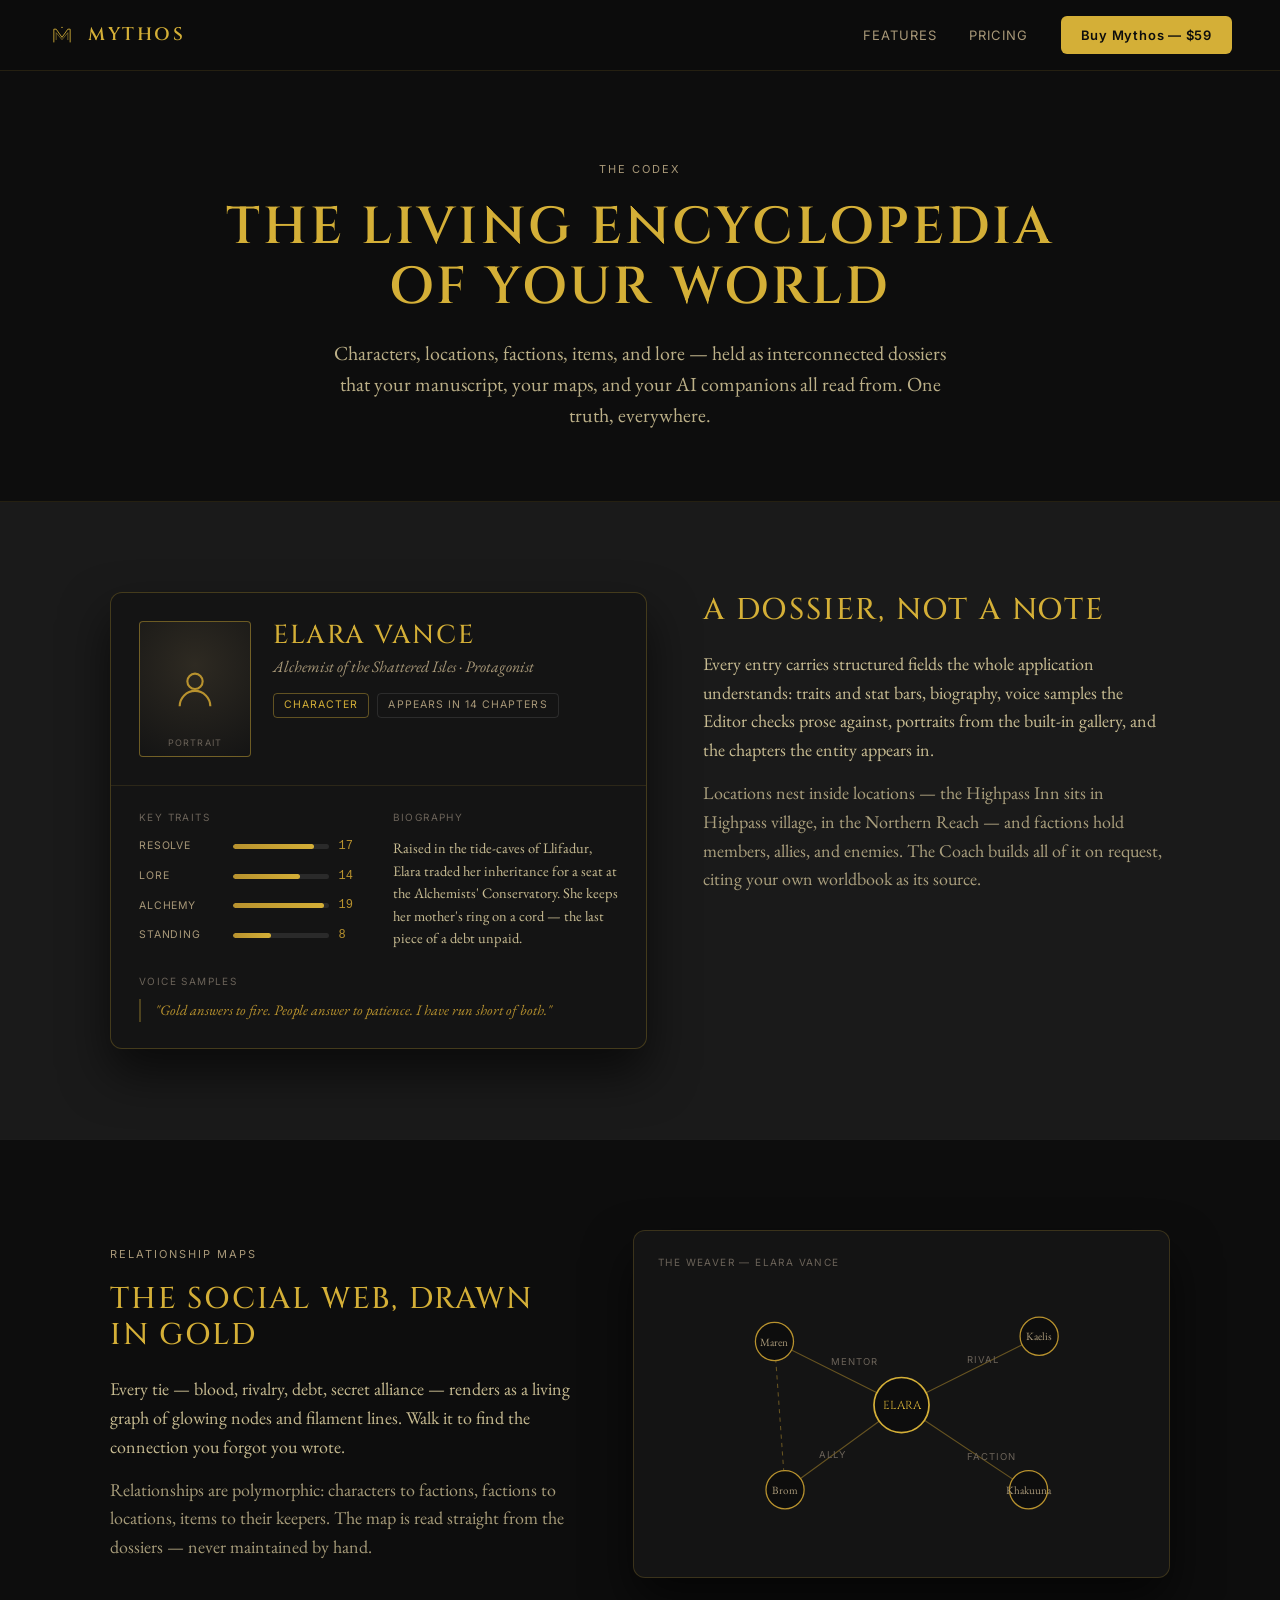
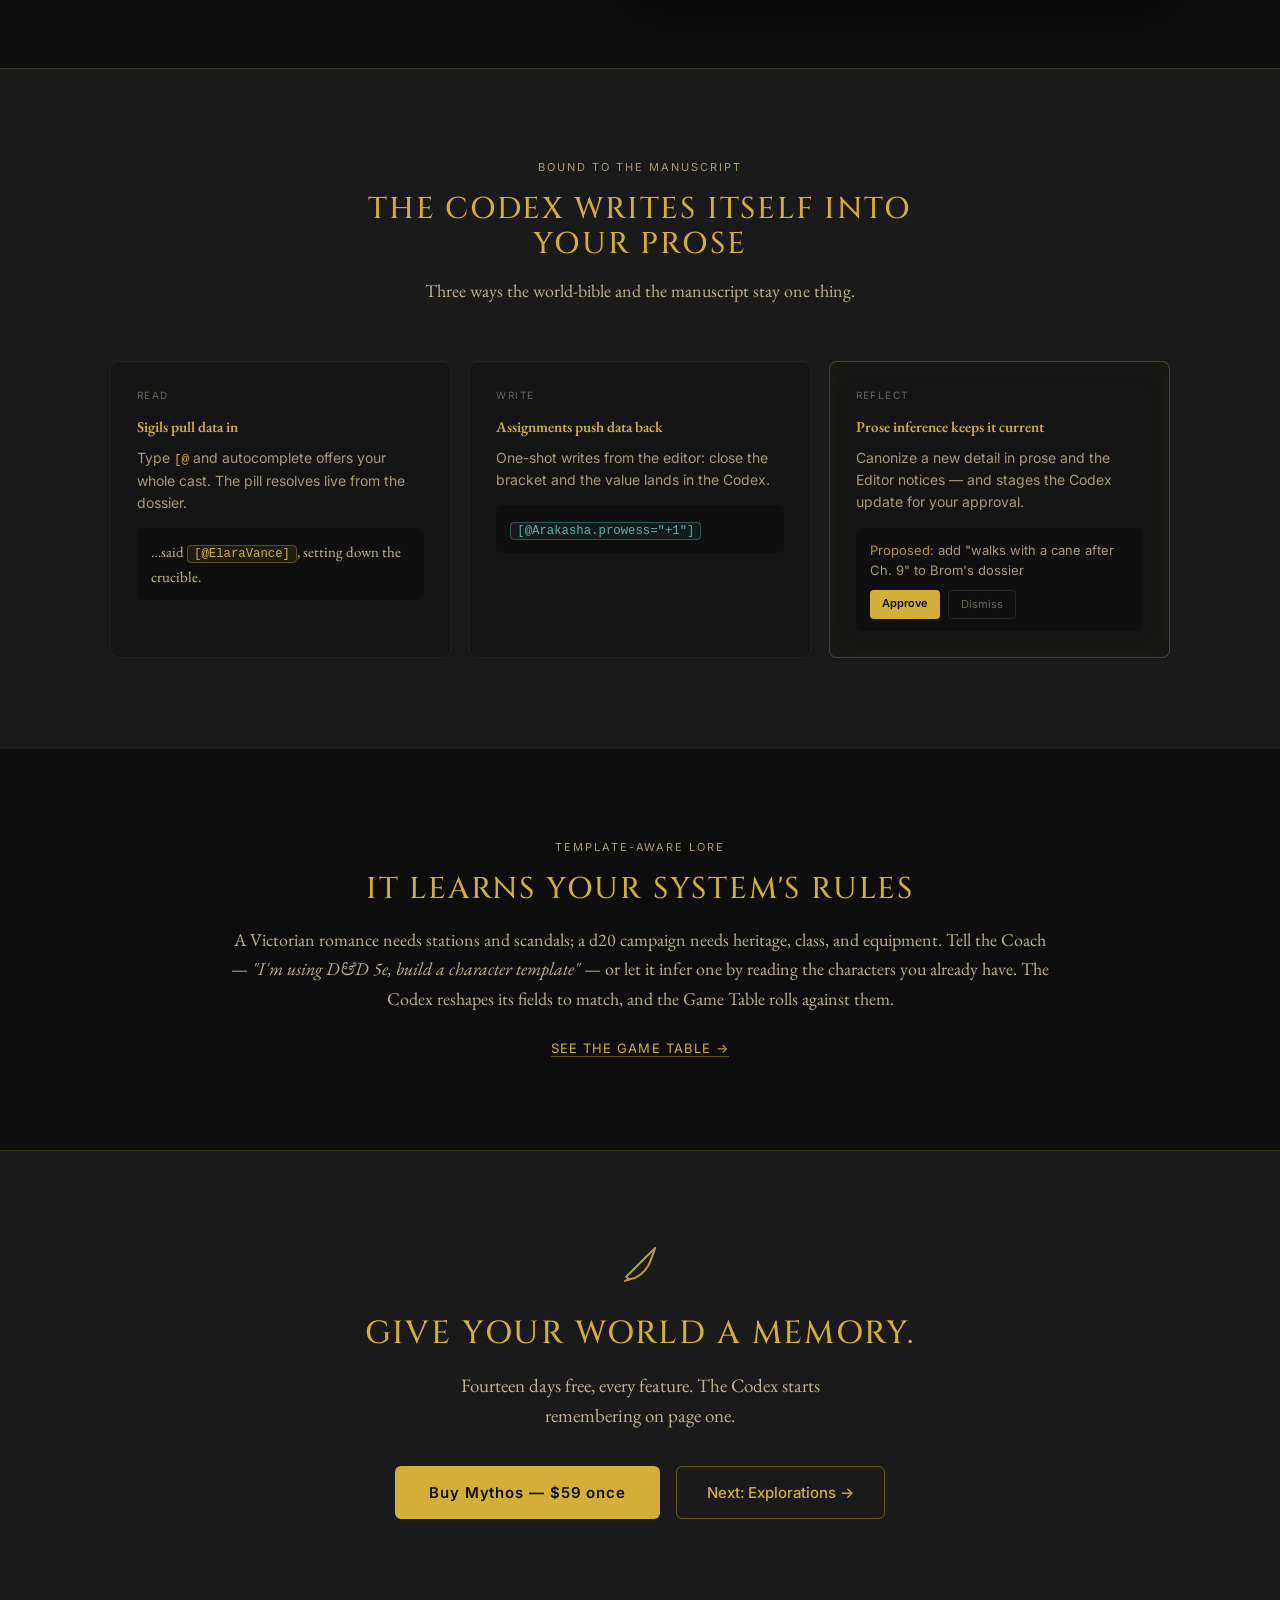
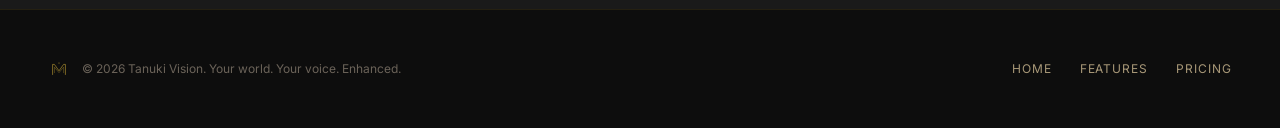
==== codex.html @ 87245be6 "site(pages): add Codex, Explorations, and beta-status Pricing - codex.html + explorations.html: comp" ====
<!DOCTYPE html>
<html lang="en">
<head>
<meta charset="utf-8">
<meta name="viewport" content="width=device-width, initial-scale=1">
<title>Mythos — The Codex, a living encyclopedia of your world</title>
<meta name="description" content="How the Codex works in Mythos: structured dossiers for characters, locations, factions and lore; relationship maps drawn from the data; sigils that bind prose to the world-bible; and template-aware fields that fit your genre.">
<link rel="icon" type="image/svg+xml" href="assets/logo-m.svg">
<link rel="stylesheet" href="assets/colors_and_type.css">
<style>
  html{scroll-behavior:smooth}
  body{margin:0;background:#0D0D0D;overflow-x:hidden}
  ::selection{background:rgba(212,175,55,.25)}
  @keyframes nodePulse{0%,100%{filter:drop-shadow(0 0 6px rgba(212,175,55,.35))}50%{filter:drop-shadow(0 0 14px rgba(212,175,55,.7))}}
  .nav-link{font-size:13px;letter-spacing:.08em;text-transform:uppercase;color:#A89878;border-bottom:none;transition:color 200ms}
  .nav-link:hover{color:#D4AF37}
  .nav-link.active{color:#D4AF37}
  .buy-btn{font-family:var(--font-sans);font-size:13px;font-weight:600;letter-spacing:.06em;color:#0D0D0D;background:#D4AF37;padding:9px 20px;border-radius:6px;border-bottom:none;transition:background 200ms}
  .buy-btn:hover{background:#E8C547}
  .js-purchase{cursor:pointer}
  #purchase-modal{position:fixed;inset:0;z-index:100;display:none;align-items:center;justify-content:center;background:rgba(13,13,13,.75);backdrop-filter:blur(6px);padding:24px;animation:pmFade 200ms ease-out}
  #purchase-modal.open{display:flex}
  #purchase-modal .box{max-width:420px;width:100%;background:#141414;border:1px solid rgba(212,175,55,.4);border-radius:12px;box-shadow:0 24px 48px rgba(0,0,0,.7),inset 0 0 24px rgba(212,175,55,.06);padding:32px 32px 26px;text-align:center;position:relative;animation:pmRise 260ms cubic-bezier(.4,0,.2,1)}
  #purchase-modal .sigil{display:inline-block;width:34px;height:34px;background:#D4AF37;-webkit-mask:url('assets/sigils/quill.svg') center/contain no-repeat;mask:url('assets/sigils/quill.svg') center/contain no-repeat;margin-bottom:14px}
  #purchase-modal h3{font-family:var(--font-display);font-size:16px;font-weight:600;letter-spacing:.12em;text-transform:uppercase;color:#D4AF37;margin:0 0 12px}
  #purchase-modal p{font-family:var(--font-serif);font-size:16.5px;line-height:1.55;color:rgba(232,217,168,.9);margin:0 0 22px;text-wrap:pretty}
  #purchase-modal button{font-family:var(--font-sans);font-size:13px;font-weight:600;letter-spacing:.06em;color:#0D0D0D;background:#D4AF37;border:none;border-radius:6px;padding:10px 22px;cursor:pointer;transition:background 200ms}
  #purchase-modal button:hover{background:#E8C547}
  #purchase-modal .close{position:absolute;top:10px;right:12px;background:none;color:#6B6359;border:none;font-size:22px;padding:4px 10px;cursor:pointer;transition:color 200ms;border-radius:4px}
  #purchase-modal .close:hover{color:#D4AF37;background:transparent}
  @keyframes pmFade{from{opacity:0}to{opacity:1}}
  @keyframes pmRise{from{opacity:0;transform:translateY(12px)}to{opacity:1;transform:translateY(0)}}
</style>
</head>
<body>
<div style="min-height:100vh;background:#0D0D0D;color:#E8D9A8;font-family:var(--font-sans)">

<nav style="position:sticky;top:0;z-index:50;display:flex;align-items:center;justify-content:space-between;padding:16px 48px;background:rgba(13,13,13,.85);backdrop-filter:blur(12px);border-bottom:1px solid rgba(212,175,55,.12)">
  <a href="landing.html" style="display:flex;align-items:center;gap:12px;border-bottom:none">
    <span role="img" aria-label="Mythos" style="display:inline-block;width:28px;height:28px;background:#D4AF37;-webkit-mask:url('assets/logo-m.svg') center/contain no-repeat;mask:url('assets/logo-m.svg') center/contain no-repeat"></span>
    <span style="font-family:var(--font-display);font-size:18px;letter-spacing:.14em;color:#D4AF37;font-weight:600">MYTHOS</span>
  </a>
  <div style="display:flex;align-items:center;gap:32px">
    <a href="features.html" class="nav-link">Features</a>
    <a href="pricing.html" class="nav-link">Pricing</a>
    <a href="#" class="buy-btn js-purchase">Buy Mythos — $59</a>
  </div>
</nav>

<header style="padding:90px 48px 70px;text-align:center;border-bottom:1px solid rgba(212,175,55,.12)">
  <p style="font-size:11px;letter-spacing:.18em;text-transform:uppercase;color:#A89878;margin:0 0 20px">The Codex</p>
  <h1 style="font-family:var(--font-display);font-size:52px;font-weight:600;letter-spacing:.06em;text-transform:uppercase;color:#D4AF37;margin:0 0 20px;line-height:1.15">The living encyclopedia<br>of your world</h1>
  <p style="font-family:var(--font-serif);font-size:20px;color:rgba(232,217,168,.8);max-width:620px;margin:0 auto;text-wrap:pretty">Characters, locations, factions, items, and lore — held as interconnected dossiers that your manuscript, your maps, and your AI companions all read from. One truth, everywhere.</p>
</header>

<!-- DOSSIER -->
<section style="padding:90px 48px;background:#1A1A1A">
  <div style="max-width:1060px;margin:0 auto;display:grid;grid-template-columns:1.15fr 1fr;gap:56px;align-items:start">
    <div style="background:#141414;border:1px solid rgba(212,175,55,.25);border-radius:12px;box-shadow:0 24px 48px rgba(0,0,0,.6);overflow:hidden">
      <div style="display:flex;gap:22px;padding:28px;border-bottom:1px solid rgba(212,175,55,.12)">
        <div style="width:110px;height:134px;border:1px solid rgba(212,175,55,.45);border-radius:4px;background:radial-gradient(circle at 50% 32%,#2E2A22,#141414);display:flex;align-items:center;justify-content:center;flex:none;position:relative">
          <svg width="46" height="46" viewBox="0 0 24 24" fill="none" stroke="#B8922E" stroke-width="1.1"><circle cx="12" cy="8" r="4"></circle><path d="M4 21c0-4.4 3.6-8 8-8s8 3.6 8 8"></path></svg>
          <span style="position:absolute;bottom:6px;font-size:9px;letter-spacing:.12em;color:#6B6359">PORTRAIT</span>
        </div>
        <div style="flex:1">
          <h2 style="font-family:var(--font-display);font-size:26px;font-weight:500;letter-spacing:.06em;color:#D4AF37;margin:0 0 4px">ELARA VANCE</h2>
          <p style="font-family:var(--font-serif);font-style:italic;font-size:16px;color:#A89878;margin:0 0 14px">Alchemist of the Shattered Isles · Protagonist</p>
          <div style="display:flex;gap:8px;flex-wrap:wrap">
            <span style="font-size:10.5px;letter-spacing:.1em;text-transform:uppercase;color:#D4AF37;border:1px solid rgba(212,175,55,.4);border-radius:4px;padding:3px 10px">Character</span>
            <span style="font-size:10.5px;letter-spacing:.1em;text-transform:uppercase;color:#A89878;border:1px solid rgba(255,255,255,.1);border-radius:4px;padding:3px 10px">Appears in 14 chapters</span>
          </div>
        </div>
      </div>
      <div style="padding:24px 28px;display:grid;grid-template-columns:1fr 1fr;gap:28px">
        <div>
          <p style="font-size:10px;letter-spacing:.14em;text-transform:uppercase;color:#6B6359;margin:0 0 12px">Key Traits</p>
          <div style="display:flex;flex-direction:column;gap:11px">
            <div style="display:grid;grid-template-columns:84px 1fr 26px;gap:10px;align-items:center">
              <span style="font-size:10.5px;letter-spacing:.08em;text-transform:uppercase;color:#A89878">Resolve</span>
              <div style="height:5px;background:#2A2A2A;border-radius:3px;overflow:hidden"><div style="height:100%;background:linear-gradient(90deg,#B8922E,#D4AF37);border-radius:3px;width:85%"></div></div>
              <span style="font-family:var(--font-mono);font-size:12px;color:#B8922E">17</span>
            </div>
            <div style="display:grid;grid-template-columns:84px 1fr 26px;gap:10px;align-items:center">
              <span style="font-size:10.5px;letter-spacing:.08em;text-transform:uppercase;color:#A89878">Lore</span>
              <div style="height:5px;background:#2A2A2A;border-radius:3px;overflow:hidden"><div style="height:100%;background:linear-gradient(90deg,#B8922E,#D4AF37);border-radius:3px;width:70%"></div></div>
              <span style="font-family:var(--font-mono);font-size:12px;color:#B8922E">14</span>
            </div>
            <div style="display:grid;grid-template-columns:84px 1fr 26px;gap:10px;align-items:center">
              <span style="font-size:10.5px;letter-spacing:.08em;text-transform:uppercase;color:#A89878">Alchemy</span>
              <div style="height:5px;background:#2A2A2A;border-radius:3px;overflow:hidden"><div style="height:100%;background:linear-gradient(90deg,#B8922E,#D4AF37);border-radius:3px;width:95%"></div></div>
              <span style="font-family:var(--font-mono);font-size:12px;color:#B8922E">19</span>
            </div>
            <div style="display:grid;grid-template-columns:84px 1fr 26px;gap:10px;align-items:center">
              <span style="font-size:10.5px;letter-spacing:.08em;text-transform:uppercase;color:#A89878">Standing</span>
              <div style="height:5px;background:#2A2A2A;border-radius:3px;overflow:hidden"><div style="height:100%;background:linear-gradient(90deg,#B8922E,#D4AF37);border-radius:3px;width:40%"></div></div>
              <span style="font-family:var(--font-mono);font-size:12px;color:#B8922E">8</span>
            </div>
          </div>
        </div>
        <div>
          <p style="font-size:10px;letter-spacing:.14em;text-transform:uppercase;color:#6B6359;margin:0 0 12px">Biography</p>
          <p style="font-family:var(--font-serif);font-size:14.5px;line-height:1.55;color:rgba(232,217,168,.85);margin:0">Raised in the tide-caves of Llifadur, Elara traded her inheritance for a seat at the Alchemists' Conservatory. She keeps her mother's ring on a cord — the last piece of a debt unpaid.</p>
        </div>
      </div>
      <div style="padding:0 28px 26px">
        <p style="font-size:10px;letter-spacing:.14em;text-transform:uppercase;color:#6B6359;margin:0 0 10px">Voice Samples</p>
        <p style="font-family:var(--font-serif);font-style:italic;font-size:14.5px;line-height:1.55;color:#B8922E;margin:0;border-left:2px solid rgba(212,175,55,.3);padding-left:14px">"Gold answers to fire. People answer to patience. I have run short of both."</p>
      </div>
    </div>
    <div>
      <h2 style="font-family:var(--font-display);font-size:30px;font-weight:500;letter-spacing:.06em;text-transform:uppercase;color:#D4AF37;line-height:1.2;margin:0 0 22px">A dossier, not a note</h2>
      <p style="font-family:var(--font-serif);font-size:18px;line-height:1.6;color:rgba(232,217,168,.85);margin:0 0 14px;text-wrap:pretty">Every entry carries structured fields the whole application understands: traits and stat bars, biography, voice samples the Editor checks prose against, portraits from the built-in gallery, and the chapters the entity appears in.</p>
      <p style="font-family:var(--font-serif);font-size:18px;line-height:1.6;color:rgba(232,217,168,.7);margin:0;text-wrap:pretty">Locations nest inside locations — the Highpass Inn sits in Highpass village, in the Northern Reach — and factions hold members, allies, and enemies. The Coach builds all of it on request, citing your own worldbook as its source.</p>
    </div>
  </div>
</section>

<!-- RELATIONSHIP MAP -->
<section style="padding:90px 48px;background:#0D0D0D;border-top:1px solid rgba(255,255,255,.06)">
  <div style="max-width:1060px;margin:0 auto;display:grid;grid-template-columns:1fr 1.15fr;gap:56px;align-items:center">
    <div>
      <p style="font-size:11px;letter-spacing:.18em;text-transform:uppercase;color:#A89878;margin:0 0 18px">Relationship Maps</p>
      <h2 style="font-family:var(--font-display);font-size:30px;font-weight:500;letter-spacing:.06em;text-transform:uppercase;color:#D4AF37;line-height:1.2;margin:0 0 22px">The social web, drawn in gold</h2>
      <p style="font-family:var(--font-serif);font-size:18px;line-height:1.6;color:rgba(232,217,168,.85);margin:0 0 14px;text-wrap:pretty">Every tie — blood, rivalry, debt, secret alliance — renders as a living graph of glowing nodes and filament lines. Walk it to find the connection you forgot you wrote.</p>
      <p style="font-family:var(--font-serif);font-size:18px;line-height:1.6;color:rgba(232,217,168,.7);margin:0;text-wrap:pretty">Relationships are polymorphic: characters to factions, factions to locations, items to their keepers. The map is read straight from the dossiers — never maintained by hand.</p>
    </div>
    <div style="background:#141414;border:1px solid rgba(212,175,55,.2);border-radius:12px;box-shadow:0 24px 48px rgba(0,0,0,.6);padding:24px">
      <p style="font-size:10px;letter-spacing:.14em;text-transform:uppercase;color:#6B6359;margin:0 0 8px">The Weaver — Elara Vance</p>
      <svg viewBox="0 0 460 260" style="width:100%;display:block">
        <g stroke="#B8922E" stroke-width="1" opacity=".5">
          <line x1="230" y1="120" x2="110" y2="60"></line>
          <line x1="230" y1="120" x2="360" y2="55"></line>
          <line x1="230" y1="120" x2="120" y2="200"></line>
          <line x1="230" y1="120" x2="350" y2="200"></line>
          <line x1="110" y1="60" x2="120" y2="200" stroke-dasharray="4 4"></line>
        </g>
        <g font-family="Inter,sans-serif" font-size="9" letter-spacing="1" fill="#6B6359">
          <text x="163" y="82">MENTOR</text><text x="292" y="80">RIVAL</text>
          <text x="152" y="170">ALLY</text><text x="292" y="172">FACTION</text>
        </g>
        <circle cx="230" cy="120" r="26" fill="#0D0D0D" stroke="#D4AF37" stroke-width="1.6" style="animation:nodePulse 2.4s ease-in-out infinite"></circle>
        <text x="230" y="124" text-anchor="middle" fill="#D4AF37" font-family="Cinzel,serif" font-size="11">ELARA</text>
        <g fill="#0D0D0D" stroke="#B8922E" stroke-width="1.2">
          <circle cx="110" cy="60" r="18"></circle><circle cx="360" cy="55" r="18"></circle>
          <circle cx="120" cy="200" r="18"></circle><circle cx="350" cy="200" r="18"></circle>
        </g>
        <g text-anchor="middle" fill="#A89878" font-family="EB Garamond,serif" font-size="10.5">
          <text x="110" y="64">Maren</text><text x="360" y="59">Kaelis</text>
          <text x="120" y="204">Brom</text><text x="350" y="204">Khakuuna</text>
        </g>
      </svg>
    </div>
  </div>
</section>

<!-- SIGILS TIE-IN -->
<section style="padding:90px 48px;background:#1A1A1A;border-top:1px solid rgba(212,175,55,.12)">
  <div style="max-width:1060px;margin:0 auto">
    <div style="text-align:center;max-width:640px;margin:0 auto 56px">
      <p style="font-size:11px;letter-spacing:.18em;text-transform:uppercase;color:#A89878;margin:0 0 16px">Bound to the Manuscript</p>
      <h2 style="font-family:var(--font-display);font-size:30px;font-weight:500;letter-spacing:.06em;text-transform:uppercase;color:#D4AF37;margin:0 0 16px">The Codex writes itself into your prose</h2>
      <p style="font-family:var(--font-serif);font-size:18px;color:rgba(232,217,168,.8);margin:0;text-wrap:pretty">Three ways the world-bible and the manuscript stay one thing.</p>
    </div>
    <div style="display:grid;grid-template-columns:repeat(3,1fr);gap:18px">
      <div style="background:#141414;border:1px solid rgba(255,255,255,.06);border-radius:8px;padding:26px">
        <p style="font-size:10px;letter-spacing:.14em;text-transform:uppercase;color:#6B6359;margin:0 0 14px">Read</p>
        <h3 style="font-size:15px;font-weight:600;color:#D4AF37;margin:0 0 10px">Sigils pull data in</h3>
        <p style="font-size:14px;line-height:1.6;color:#A89878;margin:0 0 14px">Type <span style="font-family:var(--font-mono);font-size:.9em;color:#D4AF37">[@</span> and autocomplete offers your whole cast. The pill resolves live from the dossier.</p>
        <p style="font-family:var(--font-serif);font-size:15px;color:rgba(232,217,168,.85);margin:0;background:#0F0F0F;border-radius:6px;padding:12px 14px">…said <span style="font-family:var(--font-mono);font-size:.82em;color:#D4AF37;background:rgba(212,175,55,.08);border:1px solid rgba(212,175,55,.35);border-radius:4px;padding:1px 6px">[@ElaraVance]</span>, setting down the crucible.</p>
      </div>
      <div style="background:#141414;border:1px solid rgba(255,255,255,.06);border-radius:8px;padding:26px">
        <p style="font-size:10px;letter-spacing:.14em;text-transform:uppercase;color:#6B6359;margin:0 0 14px">Write</p>
        <h3 style="font-size:15px;font-weight:600;color:#D4AF37;margin:0 0 10px">Assignments push data back</h3>
        <p style="font-size:14px;line-height:1.6;color:#A89878;margin:0 0 14px">One-shot writes from the editor: close the bracket and the value lands in the Codex.</p>
        <p style="font-family:var(--font-serif);font-size:15px;color:rgba(232,217,168,.85);margin:0;background:#0F0F0F;border-radius:6px;padding:12px 14px"><span style="font-family:var(--font-mono);font-size:.82em;color:#4FB3A9;background:rgba(79,179,169,.08);border:1px solid rgba(79,179,169,.4);border-radius:4px;padding:1px 6px">[@Arakasha.prowess="+1"]</span></p>
      </div>
      <div style="background:#141414;border:1px solid rgba(212,175,55,.3);border-radius:8px;padding:26px;box-shadow:inset 0 0 24px rgba(212,175,55,.05)">
        <p style="font-size:10px;letter-spacing:.14em;text-transform:uppercase;color:#6B6359;margin:0 0 14px">Reflect</p>
        <h3 style="font-size:15px;font-weight:600;color:#D4AF37;margin:0 0 10px">Prose inference keeps it current</h3>
        <p style="font-size:14px;line-height:1.6;color:#A89878;margin:0 0 14px">Canonize a new detail in prose and the Editor notices — and stages the Codex update for your approval.</p>
        <div style="background:#0F0F0F;border-radius:6px;padding:12px 14px;font-size:13px;color:#A89878">
          <span style="color:#B8922E">Proposed:</span> add "walks with a cane after Ch. 9" to Brom's dossier
          <div style="display:flex;gap:8px;margin-top:10px">
            <span style="font-size:11px;font-weight:600;color:#0D0D0D;background:#D4AF37;border-radius:4px;padding:5px 12px">Approve</span>
            <span style="font-size:11px;color:#6B6359;border:1px solid rgba(255,255,255,.1);border-radius:4px;padding:5px 12px">Dismiss</span>
          </div>
        </div>
      </div>
    </div>
  </div>
</section>

<!-- TEMPLATES -->
<section style="padding:90px 48px;background:#0D0D0D;border-top:1px solid rgba(255,255,255,.06)">
  <div style="max-width:820px;margin:0 auto;text-align:center">
    <p style="font-size:11px;letter-spacing:.18em;text-transform:uppercase;color:#A89878;margin:0 0 16px">Template-Aware Lore</p>
    <h2 style="font-family:var(--font-display);font-size:30px;font-weight:500;letter-spacing:.06em;text-transform:uppercase;color:#D4AF37;margin:0 0 18px">It learns your system's rules</h2>
    <p style="font-family:var(--font-serif);font-size:18px;line-height:1.65;color:rgba(232,217,168,.8);margin:0 0 20px;text-wrap:pretty">A Victorian romance needs stations and scandals; a d20 campaign needs heritage, class, and equipment. Tell the Coach — <em>"I'm using D&amp;D 5e, build a character template"</em> — or let it infer one by reading the characters you already have. The Codex reshapes its fields to match, and the Game Table rolls against them.</p>
    <a href="features.html#gametable" style="font-size:13px;letter-spacing:.08em;text-transform:uppercase;color:#D4AF37;border-bottom:1px solid rgba(212,175,55,.4)">See the Game Table →</a>
  </div>
</section>

<!-- CTA -->
<section style="padding:90px 48px;background:#1A1A1A;border-top:1px solid rgba(212,175,55,.12);text-align:center">
  <span style="display:inline-block;width:44px;height:44px;opacity:.85;margin-bottom:24px;background:#D4AF37;-webkit-mask:url('assets/sigils/quill.svg') center/contain no-repeat;mask:url('assets/sigils/quill.svg') center/contain no-repeat"></span>
  <h2 style="font-family:var(--font-display);font-size:32px;font-weight:500;letter-spacing:.06em;text-transform:uppercase;color:#D4AF37;margin:0 0 18px">Give your world a memory.</h2>
  <p style="font-family:var(--font-serif);font-size:19px;color:rgba(232,217,168,.8);max-width:440px;margin:0 auto 36px;text-wrap:pretty">Fourteen days free, every feature. The Codex starts remembering on page one.</p>
  <div style="display:flex;gap:16px;justify-content:center;flex-wrap:wrap">
    <a href="#" class="buy-btn js-purchase" style="font-size:15px;padding:15px 34px">Buy Mythos — $59 once</a>
    <a href="explorations.html" style="font-size:15px;font-weight:500;color:#D4AF37;padding:14px 30px;border-radius:6px;border:1px solid rgba(212,175,55,.4);border-bottom:1px solid rgba(212,175,55,.4);transition:all 200ms">Next: Explorations →</a>
  </div>
</section>

<footer style="background:#0D0D0D;border-top:1px solid rgba(212,175,55,.12);padding:48px;display:flex;align-items:center;justify-content:space-between;flex-wrap:wrap;gap:24px">
  <div style="display:flex;align-items:center;gap:12px">
    <span style="display:inline-block;width:22px;height:22px;opacity:.8;background:#D4AF37;-webkit-mask:url('assets/logo-m.svg') center/contain no-repeat;mask:url('assets/logo-m.svg') center/contain no-repeat"></span>
    <span style="font-size:12px;color:#6B6359">© 2026 Tanuki Vision. Your world. Your voice. Enhanced.</span>
  </div>
  <div style="display:flex;gap:28px">
    <a href="landing.html" class="nav-link" style="font-size:12px">Home</a>
    <a href="features.html" class="nav-link" style="font-size:12px">Features</a>
    <a href="pricing.html" class="nav-link" style="font-size:12px">Pricing</a>
  </div>
</footer>

</div>

<div id="purchase-modal" role="dialog" aria-modal="true" aria-labelledby="pm-title">
  <div class="box">
    <button type="button" class="close" aria-label="Close">×</button>
    <span class="sigil" aria-hidden="true"></span>
    <h3 id="pm-title">Coming Soon</h3>
    <p>Mythos has not been released yet. Stay tuned — it is coming soon.</p>
    <button type="button" class="js-close">Close</button>
  </div>
</div>

<script>
(function(){
  var modal = document.getElementById('purchase-modal');
  function open(e){ if(e) e.preventDefault(); modal.classList.add('open'); document.body.style.overflow='hidden'; }
  function close(){ modal.classList.remove('open'); document.body.style.overflow=''; }
  document.querySelectorAll('.js-purchase').forEach(function(el){ el.addEventListener('click', open); });
  modal.addEventListener('click', function(e){ if(e.target === modal) close(); });
  modal.querySelectorAll('.close, .js-close').forEach(function(b){ b.addEventListener('click', close); });
  document.addEventListener('keydown', function(e){ if(e.key === 'Escape' && modal.classList.contains('open')) close(); });
})();
</script>

</body>
</html>
---- assets/colors_and_type.css ----
/* ============================================================
   Mythos Design System — Colors, Type, Spacing, Shadows
   Tanuki Vision · Mythos for macOS
   ============================================================ */

@import url('https://fonts.googleapis.com/css2?family=Cinzel:wght@400;500;600;700&family=EB+Garamond:ital,wght@0,400;0,500;0,600;1,400;1,500&family=Inter:wght@400;500;600;700&display=swap');

:root {
  /* ---------- Core palette ---------- */
  --mythos-canvas:          #1A1A1A; /* Deep charcoal — primary canvas */
  --mythos-void:            #0D0D0D; /* Midnight — deeper wells */
  --mythos-obsidian:        #141414; /* Card & panel fill */
  --mythos-ink:             #202020; /* Stepped up card / hover fill */
  --mythos-ink-2:           #2A2A2A; /* Borders-ish, input fill */

  --mythos-gold:            #D4AF37; /* Metallic gold — THE accent */
  --mythos-gold-deep:       #B8922E; /* Antique gold — resting / body gold */
  --mythos-gold-bright:     #E8C547; /* Rare — only for the brightest focus/pulse peaks */
  --mythos-gold-wash:       rgba(212, 175, 55, 0.08); /* Inner-glow fill */

  --mythos-parchment:       #E8D9A8; /* Primary fg on dark */
  --mythos-parchment-dim:   #A89878; /* Secondary fg */
  --mythos-faded-ink:       #6B6359; /* Tertiary / captions */

  /* Lumina (Focus Mode only) */
  --mythos-lumina-hi:       #BFD7E8;
  --mythos-lumina-mid:      #7FA9C9;
  --mythos-lumina-lo:       #4A6B8A;
  --mythos-lumina-glass:    rgba(255, 255, 255, 0.5);

  /* Semantic (muted) */
  --mythos-moss:            #6B8E4E; /* Success */
  --mythos-oxblood:         #A8443A; /* Danger */
  --mythos-amber:           #C98A2E; /* Warning */

  /* ---------- Semantic fg / bg aliases ---------- */
  --bg-0: var(--mythos-canvas);
  --bg-1: var(--mythos-obsidian);
  --bg-2: var(--mythos-ink);
  --bg-3: var(--mythos-ink-2);
  --bg-well: var(--mythos-void);

  --fg-1: var(--mythos-parchment);
  --fg-2: var(--mythos-parchment-dim);
  --fg-3: var(--mythos-faded-ink);
  --fg-accent: var(--mythos-gold);
  --fg-accent-deep: var(--mythos-gold-deep);

  --border-hair: rgba(255, 255, 255, 0.06);
  --border-gold-faint: rgba(212, 175, 55, 0.12);
  --border-gold-med:   rgba(212, 175, 55, 0.30);
  --border-gold-strong:rgba(212, 175, 55, 0.60);

  /* ---------- Type faces ---------- */
  --font-display: 'Cinzel', 'Trajan Pro', 'Cormorant Garamond', Georgia, serif;
  --font-serif:   'EB Garamond', 'Garamond', 'Cormorant Garamond', Georgia, serif;
  --font-sans:    'Inter', -apple-system, BlinkMacSystemFont, 'Helvetica Neue', Arial, sans-serif;
  --font-mono:    ui-monospace, 'SF Mono', Menlo, Consolas, monospace;

  /* ---------- Type sizes (base 16px) ---------- */
  --fs-display-xl: 56px;   /* Hero — MYTHOS wordmark */
  --fs-display-lg: 40px;   /* Chapter title */
  --fs-display-md: 28px;   /* Section heading in dossier */
  --fs-display-sm: 20px;   /* Panel heading */

  --fs-body-lg:    20px;   /* Manuscript body */
  --fs-body:       17px;   /* Default body */
  --fs-body-sm:    15px;   /* Secondary body */
  --fs-label:      13px;   /* UI label */
  --fs-caption:    12px;   /* Caption */
  --fs-micro:      11px;   /* Tracked ALL CAPS label */

  --lh-display:    1.15;
  --lh-body:       1.55;
  --lh-manuscript: 1.75;

  --track-caps:    0.12em; /* ALL CAPS labels */
  --track-display: 0.08em; /* Display headings */
  --track-body:    0;

  /* ---------- Spacing (8px grid) ---------- */
  --sp-0:   0;
  --sp-1:   4px;
  --sp-2:   8px;
  --sp-3:   12px;
  --sp-4:   16px;
  --sp-5:   20px;
  --sp-6:   24px;
  --sp-7:   32px;
  --sp-8:   40px;
  --sp-9:   56px;
  --sp-10:  80px;

  /* ---------- Radii ---------- */
  --radius-xs: 4px;   /* Pills, badges */
  --radius-sm: 6px;   /* Buttons, inputs */
  --radius-md: 8px;   /* Cards */
  --radius-lg: 12px;  /* Window, popovers */
  --radius-xl: 14px;  /* Modals */
  --radius-round: 999px;

  /* ---------- Shadows ---------- */
  --shadow-sm: 0 2px 6px rgba(0, 0, 0, 0.4);
  --shadow-md: 0 8px 24px rgba(0, 0, 0, 0.6), 0 2px 6px rgba(0, 0, 0, 0.4);
  --shadow-lg: 0 24px 48px rgba(0, 0, 0, 0.7), 0 8px 16px rgba(0, 0, 0, 0.5);
  --shadow-inset-gold: inset 0 0 24px rgba(212, 175, 55, 0.08);

  /* Signature glows */
  --glow-gold-sm: 0 0 8px rgba(212, 175, 55, 0.35);
  --glow-gold-md: 0 0 16px rgba(212, 175, 55, 0.45);
  --glow-gold-lg: 0 0 32px rgba(212, 175, 55, 0.5);
  --ring-gold:    0 0 0 1px var(--mythos-gold);
  --ring-focus:   0 0 0 1px var(--mythos-gold), 0 0 16px rgba(212, 175, 55, 0.35), inset 0 0 24px rgba(212, 175, 55, 0.08);

  /* ---------- Motion ---------- */
  --ease-out:    cubic-bezier(0.4, 0.0, 0.2, 1);
  --ease-in-out: cubic-bezier(0.4, 0.0, 0.2, 1);
  --dur-fast:   150ms;
  --dur:        200ms;
  --dur-med:    400ms;
  --dur-slow:   800ms;
}

/* ============================================================
   Semantic element styles — drop into any doc to get the vibe
   ============================================================ */

html, body {
  background: var(--bg-0);
  color: var(--fg-1);
  font-family: var(--font-sans);
  font-size: var(--fs-body);
  line-height: var(--lh-body);
  -webkit-font-smoothing: antialiased;
  -moz-osx-font-smoothing: grayscale;
}

h1, .h1 {
  font-family: var(--font-display);
  font-weight: 600;
  font-size: var(--fs-display-lg);
  letter-spacing: var(--track-display);
  text-transform: uppercase;
  color: var(--fg-accent);
  line-height: var(--lh-display);
  margin: 0;
}
h2, .h2 {
  font-family: var(--font-display);
  font-weight: 500;
  font-size: var(--fs-display-md);
  letter-spacing: var(--track-display);
  text-transform: uppercase;
  color: var(--fg-accent);
  line-height: var(--lh-display);
  margin: 0;
}
h3, .h3 {
  font-family: var(--font-serif);
  font-weight: 500;
  font-size: var(--fs-display-sm);
  color: var(--fg-1);
  line-height: 1.25;
  margin: 0;
}
h4, .h4, .label {
  font-family: var(--font-sans);
  font-weight: 600;
  font-size: var(--fs-micro);
  letter-spacing: var(--track-caps);
  text-transform: uppercase;
  color: var(--fg-2);
  margin: 0;
}

.manuscript {
  font-family: var(--font-serif);
  font-size: var(--fs-body-lg);
  line-height: var(--lh-manuscript);
  color: var(--fg-1);
  font-variant-numeric: oldstyle-nums;
}

p {
  margin: 0 0 var(--sp-4) 0;
  color: var(--fg-1);
}

small, .caption {
  font-family: var(--font-sans);
  font-size: var(--fs-caption);
  color: var(--fg-3);
}

code, .mono {
  font-family: var(--font-mono);
  font-size: 0.92em;
  color: var(--fg-accent-deep);
}

a {
  color: var(--fg-accent);
  text-decoration: none;
  border-bottom: 1px solid var(--border-gold-med);
  transition: color var(--dur) var(--ease-out), border-color var(--dur) var(--ease-out);
}
a:hover {
  color: var(--mythos-gold-bright);
  border-bottom-color: var(--mythos-gold);
}

/* The signature gold-glow pulse — use sparingly on active elements. */
@keyframes mythos-pulse {
  0%, 100% { filter: drop-shadow(0 0 8px rgba(212, 175, 55, 0.40)); }
  50%      { filter: drop-shadow(0 0 16px rgba(212, 175, 55, 0.70)); }
}
.mythos-pulse { animation: mythos-pulse 2400ms var(--ease-in-out) infinite; }

/* Variable token — the editor's [@ElaraVance] syntax. */
.var-token {
  font-family: var(--font-mono);
  color: var(--fg-accent);
  background: var(--mythos-gold-wash);
  border: 1px solid var(--border-gold-med);
  border-radius: var(--radius-xs);
  padding: 1px 6px;
  font-size: 0.9em;
}
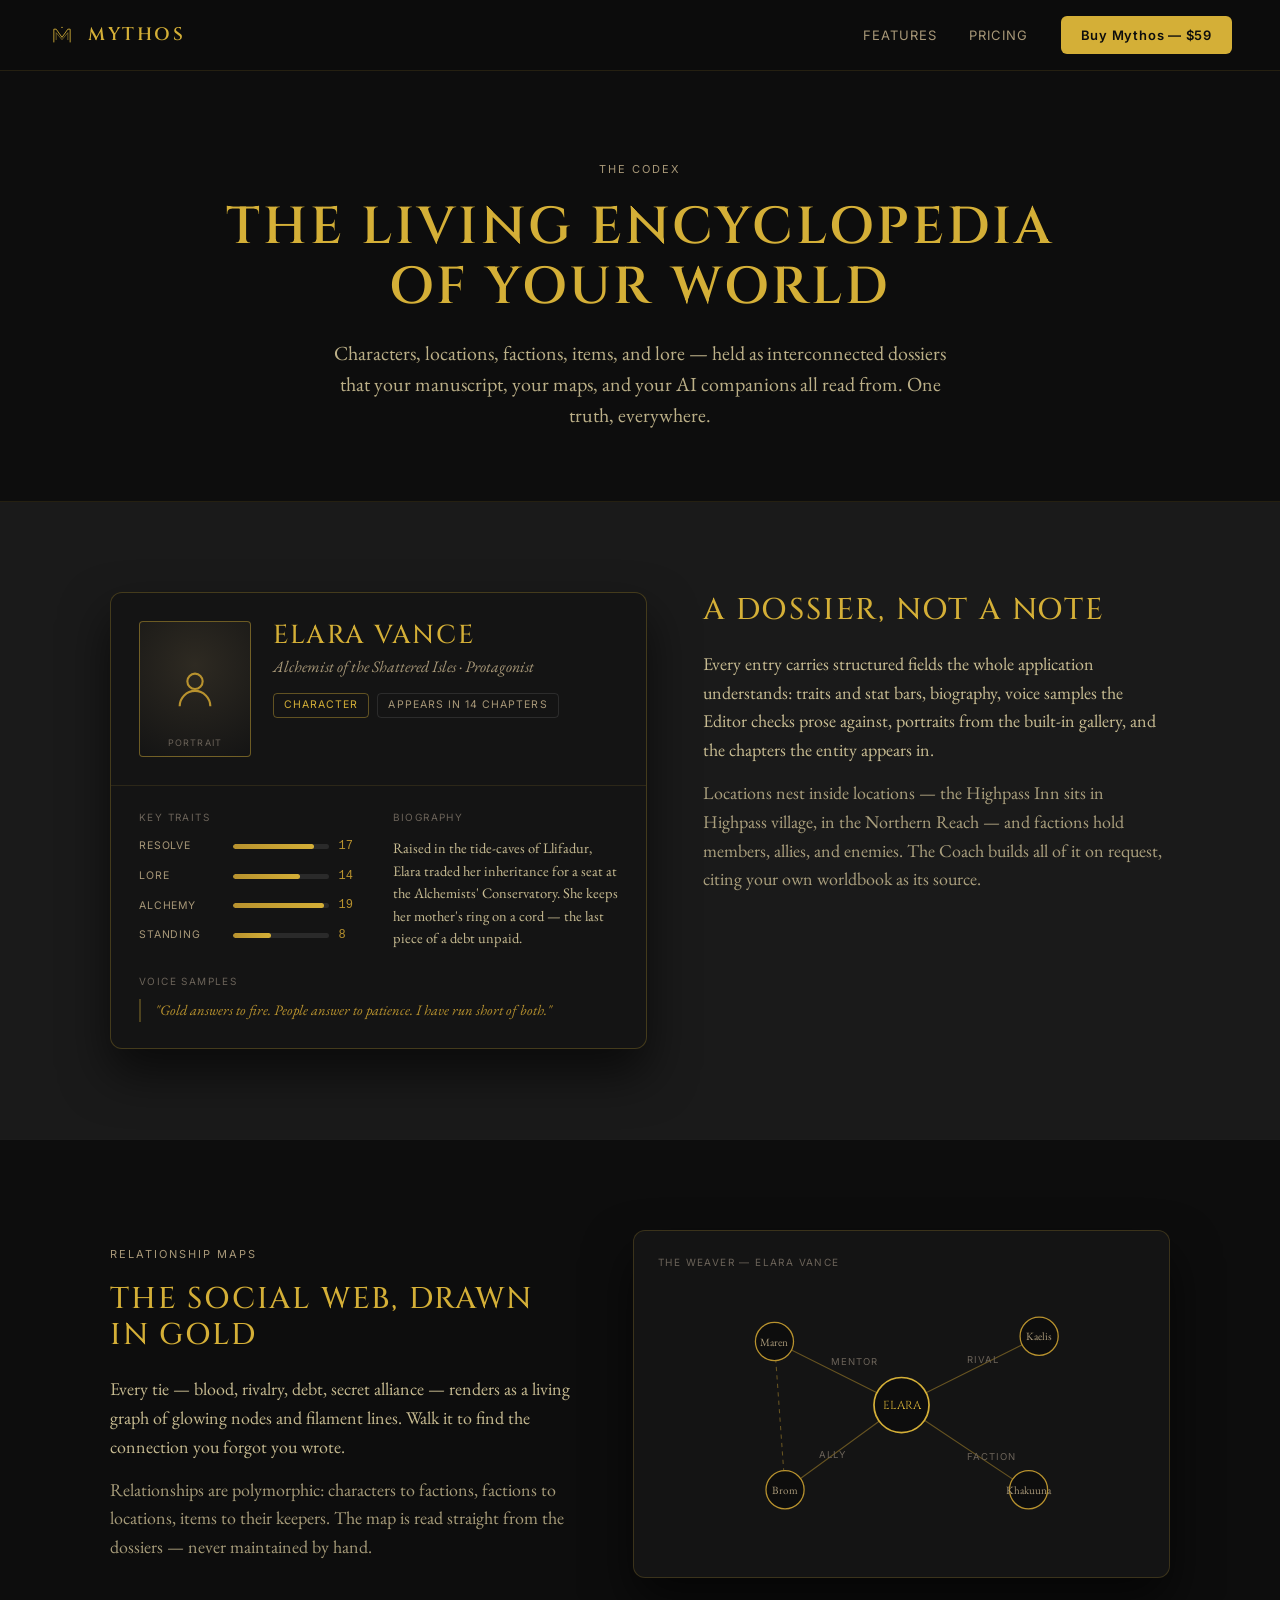
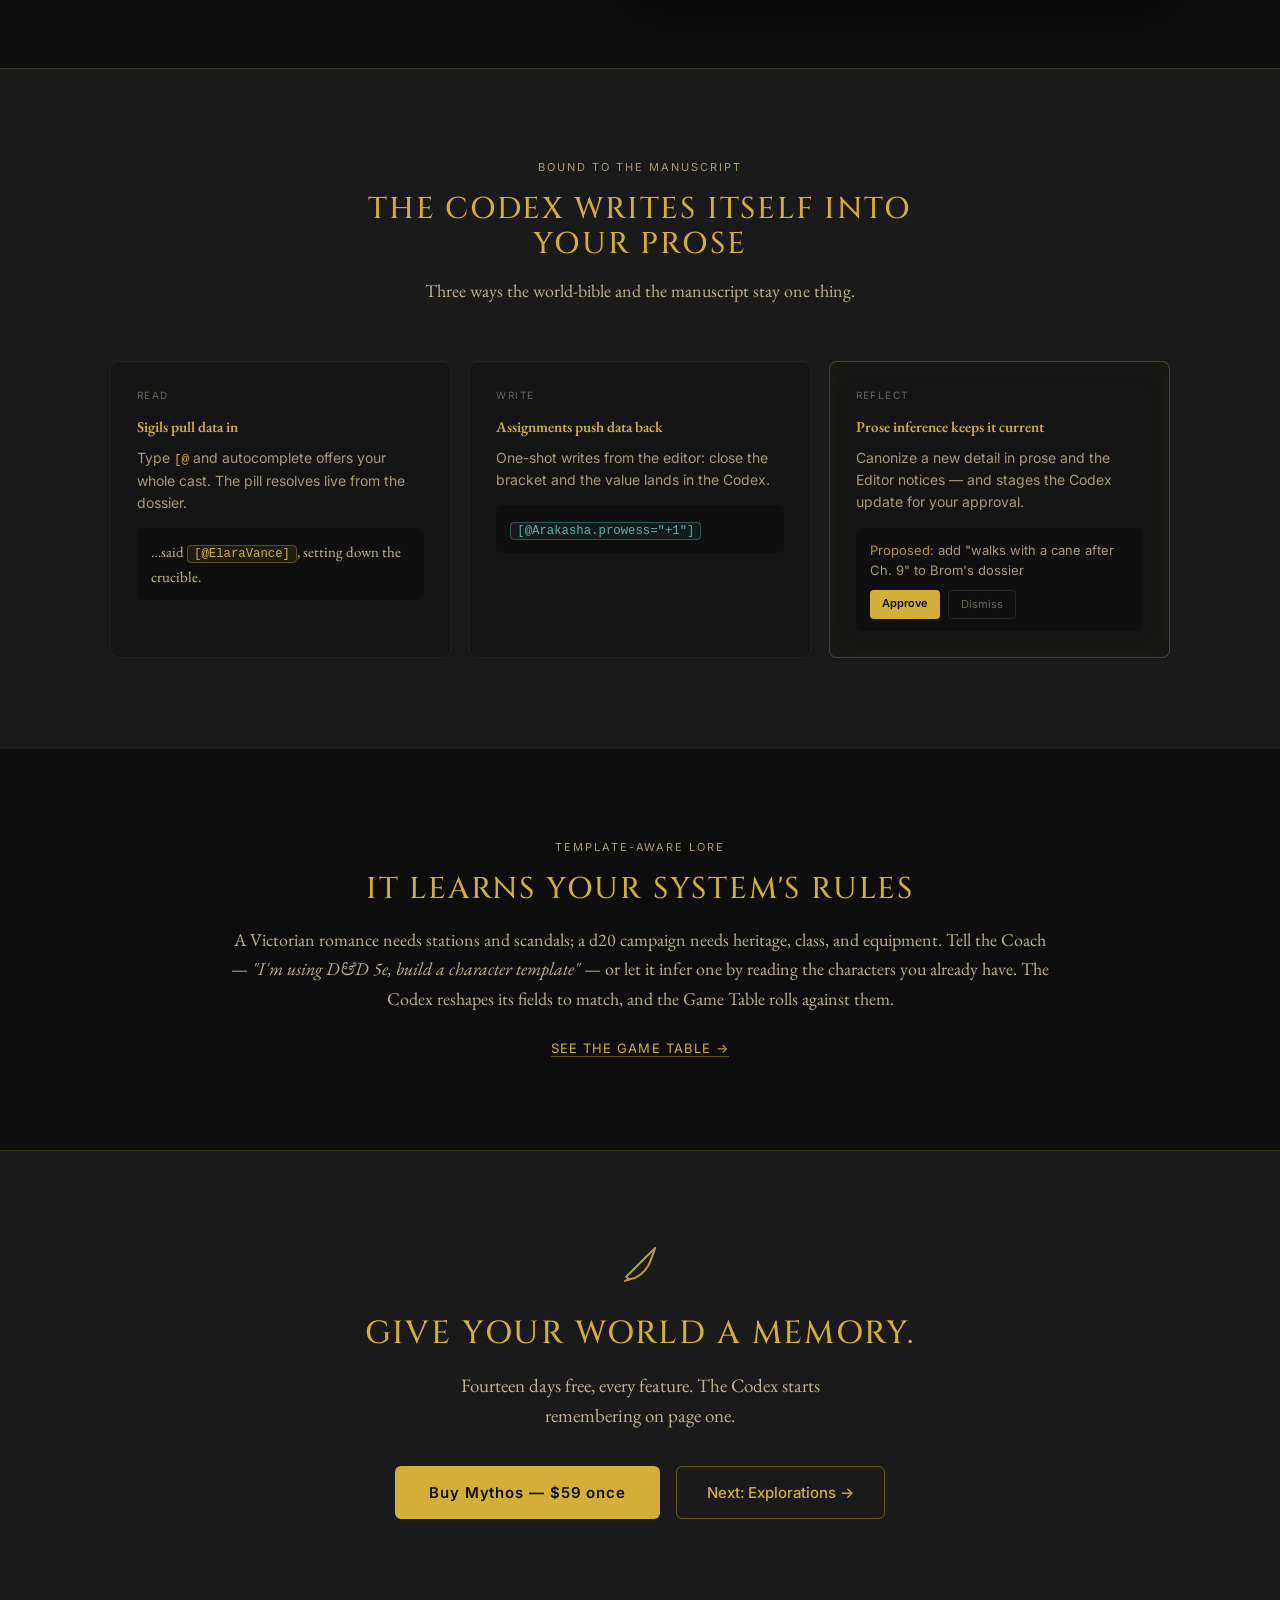
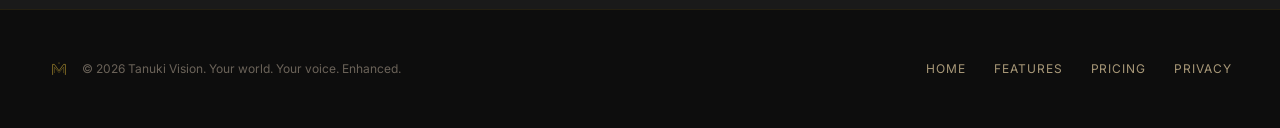
==== commit 6385059e: "site: add Privacy / Data Safety page + link from all footers Compiles the user-drafted "Where Your P" ====
--- a/codex.html
+++ b/codex.html
@@ -220,6 +220,7 @@
     <a href="landing.html" class="nav-link" style="font-size:12px">Home</a>
     <a href="features.html" class="nav-link" style="font-size:12px">Features</a>
     <a href="pricing.html" class="nav-link" style="font-size:12px">Pricing</a>
+    <a href="privacy.html" class="nav-link" style="font-size:12px">Privacy</a>
   </div>
 </footer>
 
--- a/assets/colors_and_type.css
+++ b/assets/colors_and_type.css
@@ -226,3 +226,172 @@
   padding: 1px 6px;
   font-size: 0.9em;
 }
+
+/* ============================================================
+   Responsive overrides
+   Attribute selectors + !important because every marketing page
+   ships fixed pixel widths in inline style="..." attributes.
+   Two breakpoints: tablet (≤900px) and phone (≤560px).
+   ============================================================ */
+
+/* Prevent horizontal overflow at any size — belt & braces. */
+html, body { max-width: 100vw; overflow-x: hidden; }
+img, svg { max-width: 100%; height: auto; }
+
+/* ---- Tablet ---- */
+@media (max-width: 900px) {
+  /* Section padding: 90-100px / 48px → 56px / 24px */
+  section, header, main {
+    padding-left: 24px !important;
+    padding-right: 24px !important;
+    padding-top: 56px !important;
+    padding-bottom: 56px !important;
+  }
+  nav {
+    padding-left: 20px !important;
+    padding-right: 20px !important;
+    padding-top: 12px !important;
+    padding-bottom: 12px !important;
+    flex-wrap: wrap !important;
+    gap: 12px !important;
+  }
+  footer {
+    padding: 32px 24px !important;
+    justify-content: center !important;
+  }
+
+  /* Collapse every 2, 3, and 4-column grid to a single column. */
+  [style*="grid-template-columns:1fr 1fr"],
+  [style*="grid-template-columns: 1fr 1fr"],
+  [style*="grid-template-columns:1fr 1.15fr"],
+  [style*="grid-template-columns: 1fr 1.15fr"],
+  [style*="grid-template-columns:1.15fr 1fr"],
+  [style*="grid-template-columns: 1.15fr 1fr"],
+  [style*="grid-template-columns:1fr 1.3fr"],
+  [style*="grid-template-columns: 1fr 1.3fr"],
+  [style*="grid-template-columns:1fr 1.15fr 1fr"],
+  [style*="grid-template-columns: 1fr 1.15fr 1fr"],
+  [style*="grid-template-columns:2.2fr 1fr 1fr 1fr"],
+  [style*="grid-template-columns: 2.2fr 1fr 1fr 1fr"],
+  [style*="grid-template-columns:repeat(3"],
+  [style*="grid-template-columns: repeat(3"],
+  [style*="grid-template-columns:repeat(4"],
+  [style*="grid-template-columns: repeat(4"],
+  [style*="grid-template-columns:2fr 1fr 30px"],
+  [style*="grid-template-columns: 2fr 1fr 30px"],
+  [style*="grid-template-columns:90px 1fr 30px"],
+  [style*="grid-template-columns: 90px 1fr 30px"],
+  [style*="grid-template-columns:84px 1fr 26px"],
+  [style*="grid-template-columns: 84px 1fr 26px"] {
+    grid-template-columns: 1fr !important;
+    gap: 24px !important;
+  }
+  /* Exception: keep stat-bar rows in dossiers as 3-col (label / bar / value). */
+  [style*="grid-template-columns:90px 1fr 30px"],
+  [style*="grid-template-columns: 90px 1fr 30px"],
+  [style*="grid-template-columns:84px 1fr 26px"],
+  [style*="grid-template-columns: 84px 1fr 26px"] {
+    grid-template-columns: 70px 1fr 26px !important;
+    gap: 10px !important;
+  }
+  /* Codex dossier sidebar + editor 2-col mini layout on features */
+  [style*="grid-template-columns:190px 1fr"],
+  [style*="grid-template-columns: 190px 1fr"] {
+    grid-template-columns: 1fr !important;
+  }
+
+  /* Shrink giant display headings. */
+  h1 { font-size: 40px !important; line-height: 1.15 !important; }
+  h2 { font-size: 28px !important; line-height: 1.2 !important; }
+
+  /* Common hero / display font-sizes used inline. */
+  [style*="font-size:72px"], [style*="font-size: 72px"] { font-size: 40px !important; line-height: 1.15 !important; }
+  [style*="font-size:56px"], [style*="font-size: 56px"] { font-size: 40px !important; }
+  [style*="font-size:52px"], [style*="font-size: 52px"] { font-size: 34px !important; line-height: 1.15 !important; }
+  [style*="font-size:46px"], [style*="font-size: 46px"] { font-size: 32px !important; }
+  [style*="font-size:44px"], [style*="font-size: 44px"] { font-size: 30px !important; }
+  [style*="font-size:40px"], [style*="font-size: 40px"] { font-size: 28px !important; }
+  [style*="font-size:36px"], [style*="font-size: 36px"] { font-size: 24px !important; }
+  [style*="font-size:32px"], [style*="font-size: 32px"] { font-size: 22px !important; }
+  [style*="font-size:30px"], [style*="font-size: 30px"] { font-size: 22px !important; }
+  [style*="font-size:28px"], [style*="font-size: 28px"] { font-size: 21px !important; }
+  [style*="font-size:26px"], [style*="font-size: 26px"] { font-size: 19px !important; }
+  [style*="font-size:23px"], [style*="font-size: 23px"] { font-size: 17px !important; }
+  [style*="font-size:22px"], [style*="font-size: 22px"] { font-size: 18px !important; }
+  [style*="font-size:20px"], [style*="font-size: 20px"] { font-size: 16px !important; }
+
+  /* Fixed max-widths inside mockups → shrink to fit. */
+  [style*="max-width:860px"], [style*="max-width: 860px"],
+  [style*="max-width:900px"], [style*="max-width: 900px"],
+  [style*="max-width:1060px"], [style*="max-width: 1060px"],
+  [style*="max-width:1020px"], [style*="max-width: 1020px"],
+  [style*="max-width:820px"], [style*="max-width: 820px"] {
+    max-width: 100% !important;
+  }
+
+  /* Editor mockup padding: 36px 48px / 32px 36px / 28px etc → 20-24px */
+  [style*="padding:36px 48px 44px"], [style*="padding: 36px 48px 44px"],
+  [style*="padding:32px 36px"], [style*="padding: 32px 36px"],
+  [style*="padding:28px"], [style*="padding: 28px"] {
+    padding: 20px 22px !important;
+  }
+  [style*="padding:34px 44px 38px"], [style*="padding: 34px 44px 38px"] {
+    padding: 22px 20px !important;
+  }
+  [style*="padding:42px 36px"], [style*="padding: 42px 36px"],
+  [style*="padding:32px"], [style*="padding: 32px"] {
+    padding: 26px 22px !important;
+  }
+
+  /* iPad phone mockup — was 340px fixed */
+  [style*="width:340px"], [style*="width: 340px"] {
+    width: 260px !important;
+    max-width: 100% !important;
+  }
+
+  /* Pricing tier & mockup card padding */
+  [style*="padding:36px 32px"], [style*="padding: 36px 32px"] {
+    padding: 28px 22px !important;
+  }
+}
+
+/* ---- Phone ---- */
+@media (max-width: 560px) {
+  section, header, main {
+    padding-top: 40px !important;
+    padding-bottom: 40px !important;
+    padding-left: 16px !important;
+    padding-right: 16px !important;
+  }
+  nav {
+    padding-left: 14px !important;
+    padding-right: 14px !important;
+    gap: 10px !important;
+  }
+  footer {
+    padding: 24px 16px !important;
+    flex-direction: column !important;
+    align-items: center !important;
+    text-align: center !important;
+    gap: 16px !important;
+  }
+  /* Nav right-hand group: allow wrap; drop Free Trial link to save space */
+  nav > div:last-child { gap: 12px !important; flex-wrap: wrap !important; justify-content: flex-end !important; }
+  nav a[href="#trial"] { display: none !important; }
+
+  /* One more step down on the huge headings */
+  [style*="font-size:72px"], [style*="font-size: 72px"] { font-size: 32px !important; }
+  [style*="font-size:52px"], [style*="font-size: 52px"] { font-size: 28px !important; }
+  [style*="font-size:40px"], [style*="font-size: 40px"] { font-size: 24px !important; }
+  [style*="font-size:36px"], [style*="font-size: 36px"] { font-size: 22px !important; }
+  [style*="font-size:32px"], [style*="font-size: 32px"] { font-size: 20px !important; }
+
+  /* Companion tab bar / chip rows should scroll horizontally if needed. */
+  nav > div, .feature-tab, .theme-chip { min-width: 0; }
+
+  /* Comparison table: shrink label + values further */
+  [style*="grid-template-columns:2.2fr 1fr 1fr 1fr"] > *,
+  [style*="grid-template-columns: 2.2fr 1fr 1fr 1fr"] > * {
+    font-size: 12px !important;
+  }
+}
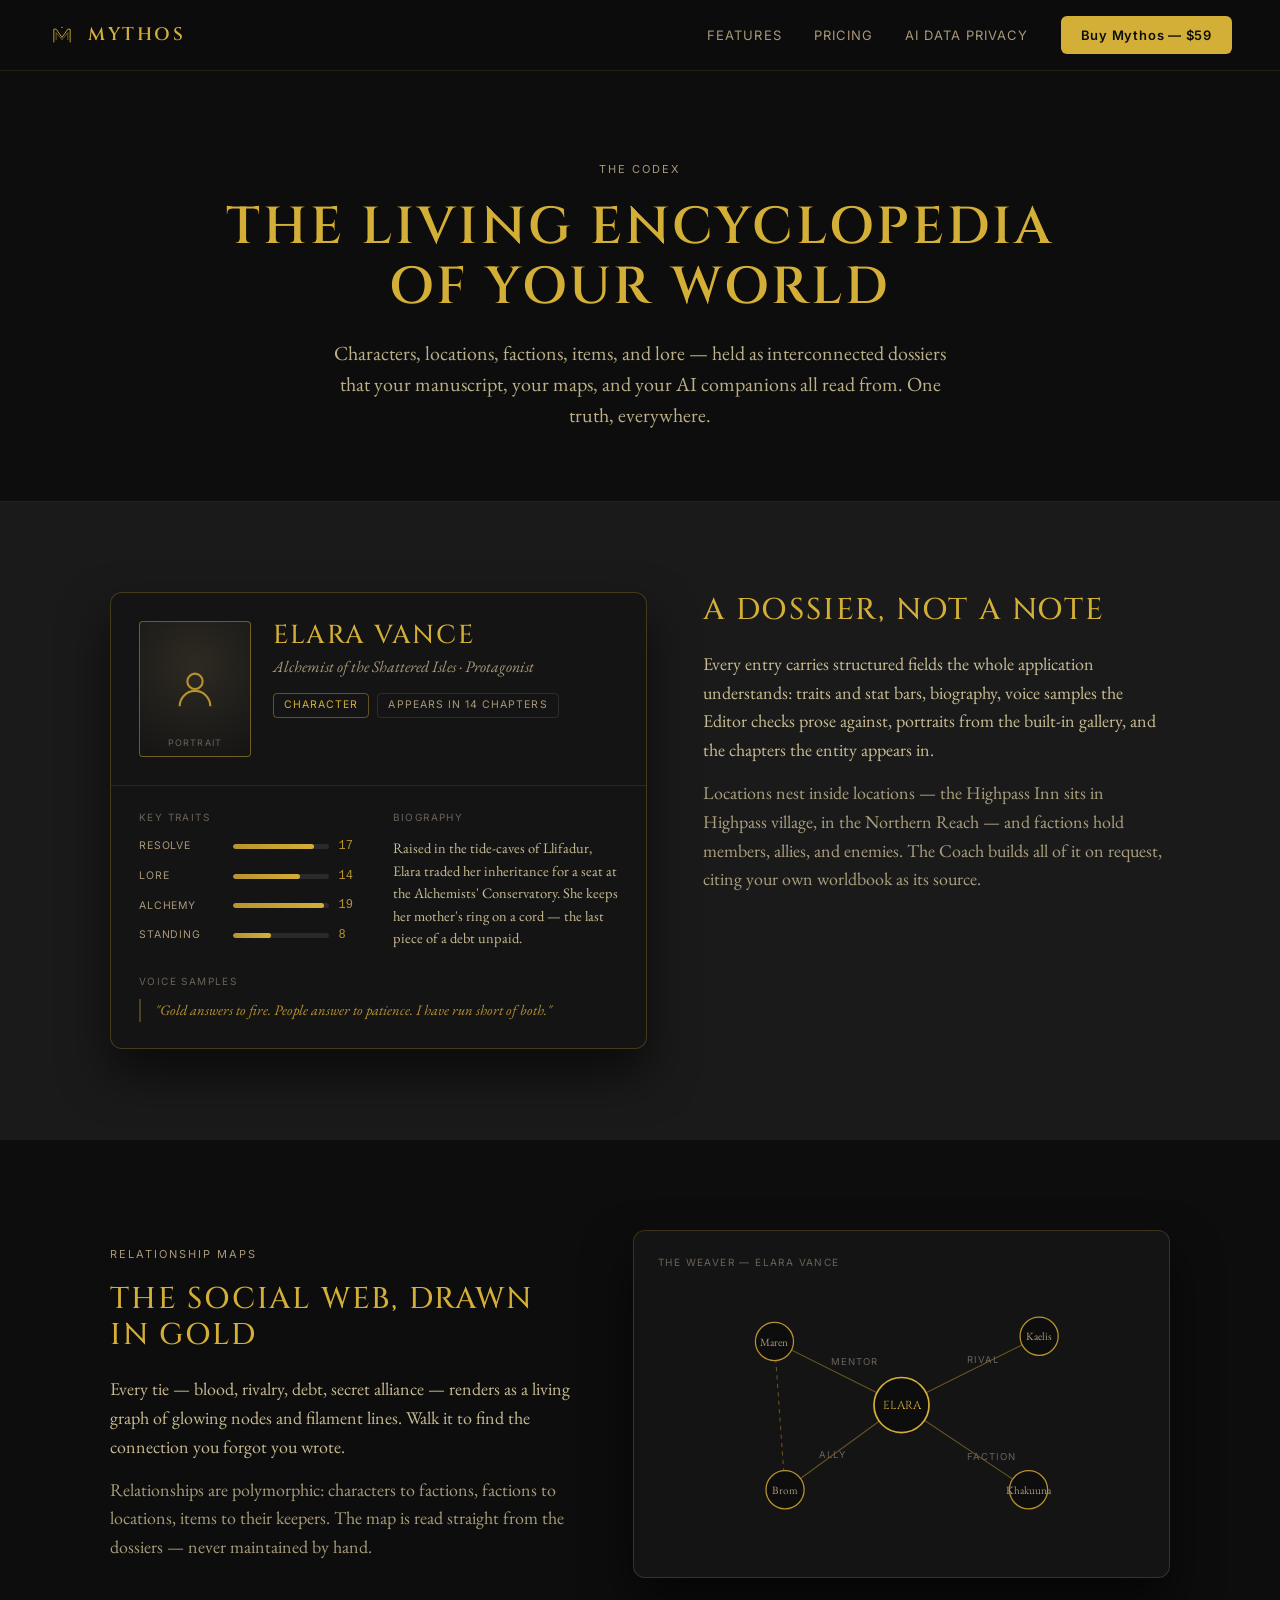
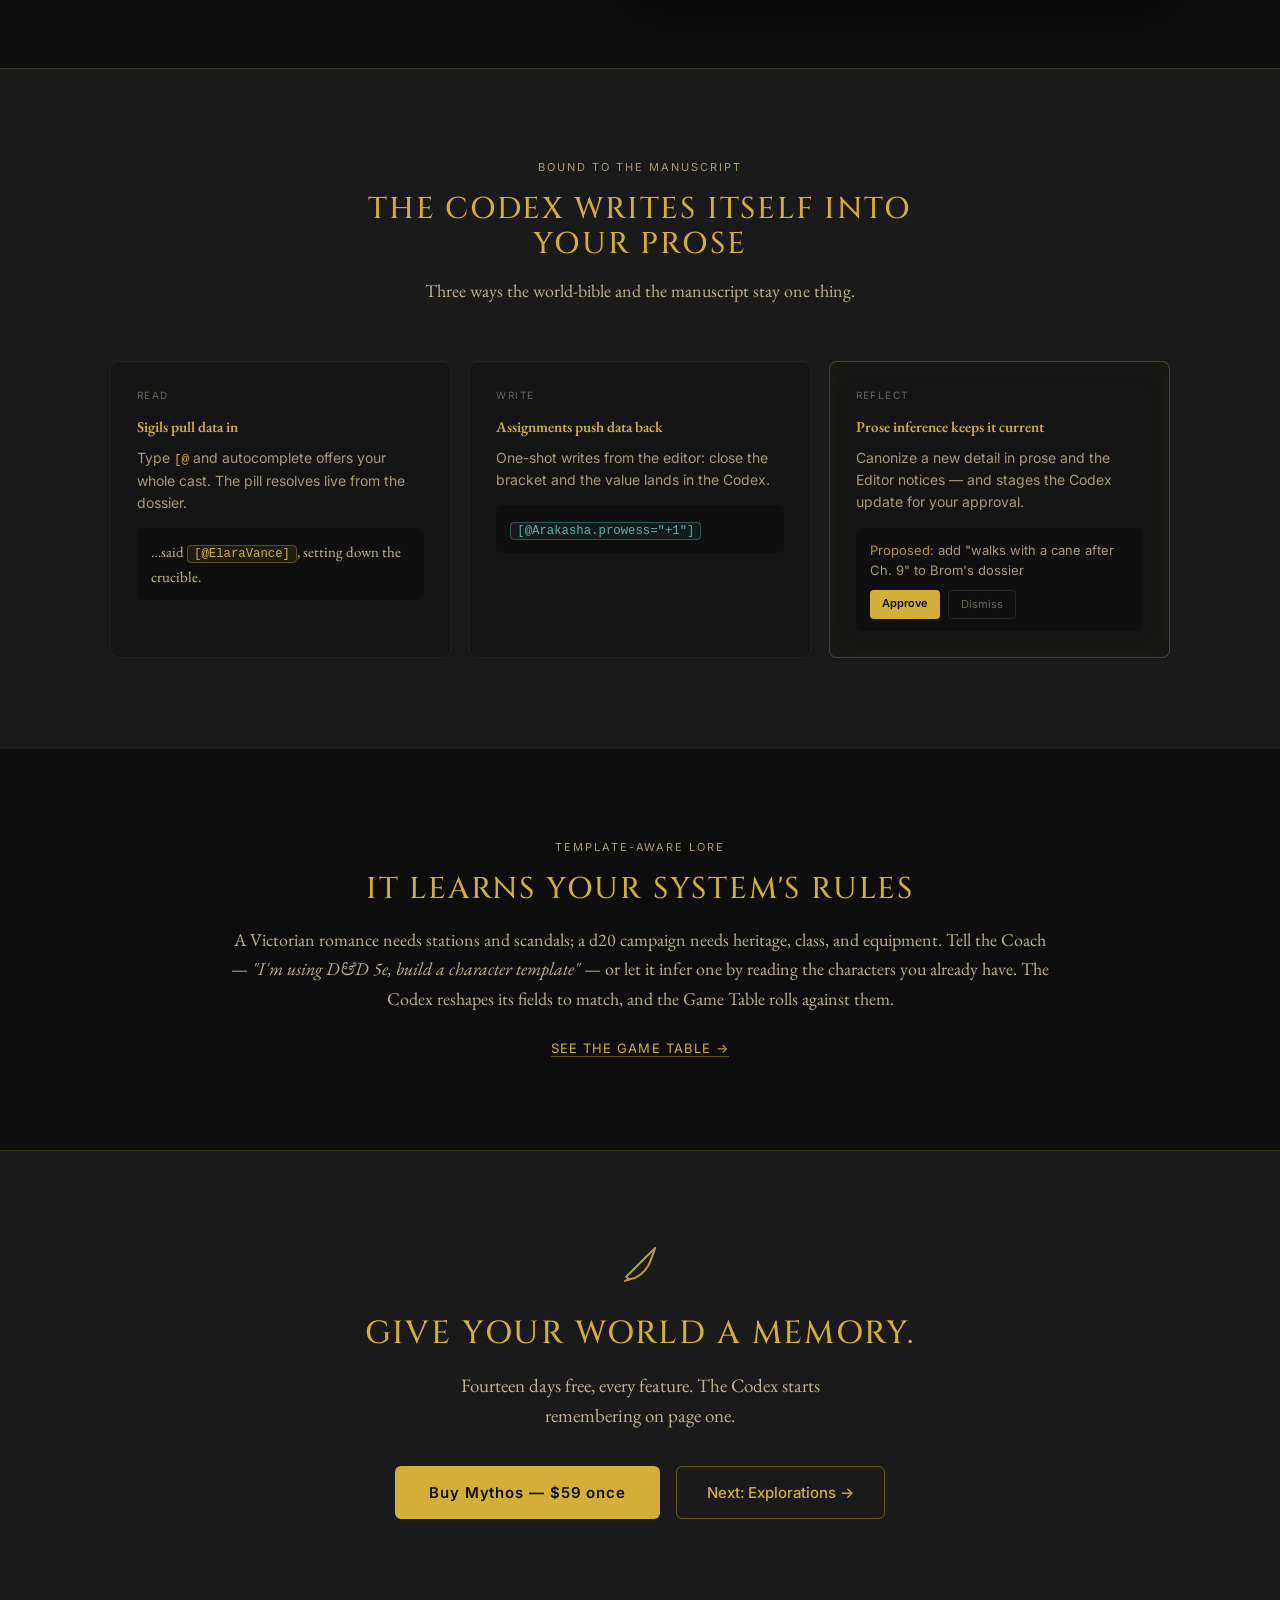
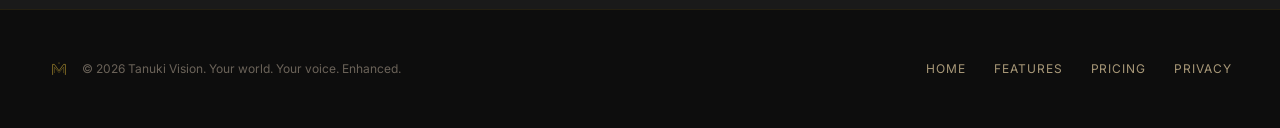
==== commit 63ac37c6: "site: AI Data Privacy in top nav on every page Top nav on every page now carries an explicit 'AI Dat" ====
--- a/codex.html
+++ b/codex.html
@@ -43,6 +43,7 @@
   <div style="display:flex;align-items:center;gap:32px">
     <a href="features.html" class="nav-link">Features</a>
     <a href="pricing.html" class="nav-link">Pricing</a>
+    <a href="privacy.html" class="nav-link">AI Data Privacy</a>
     <a href="#" class="buy-btn js-purchase">Buy Mythos — $59</a>
   </div>
 </nav>
